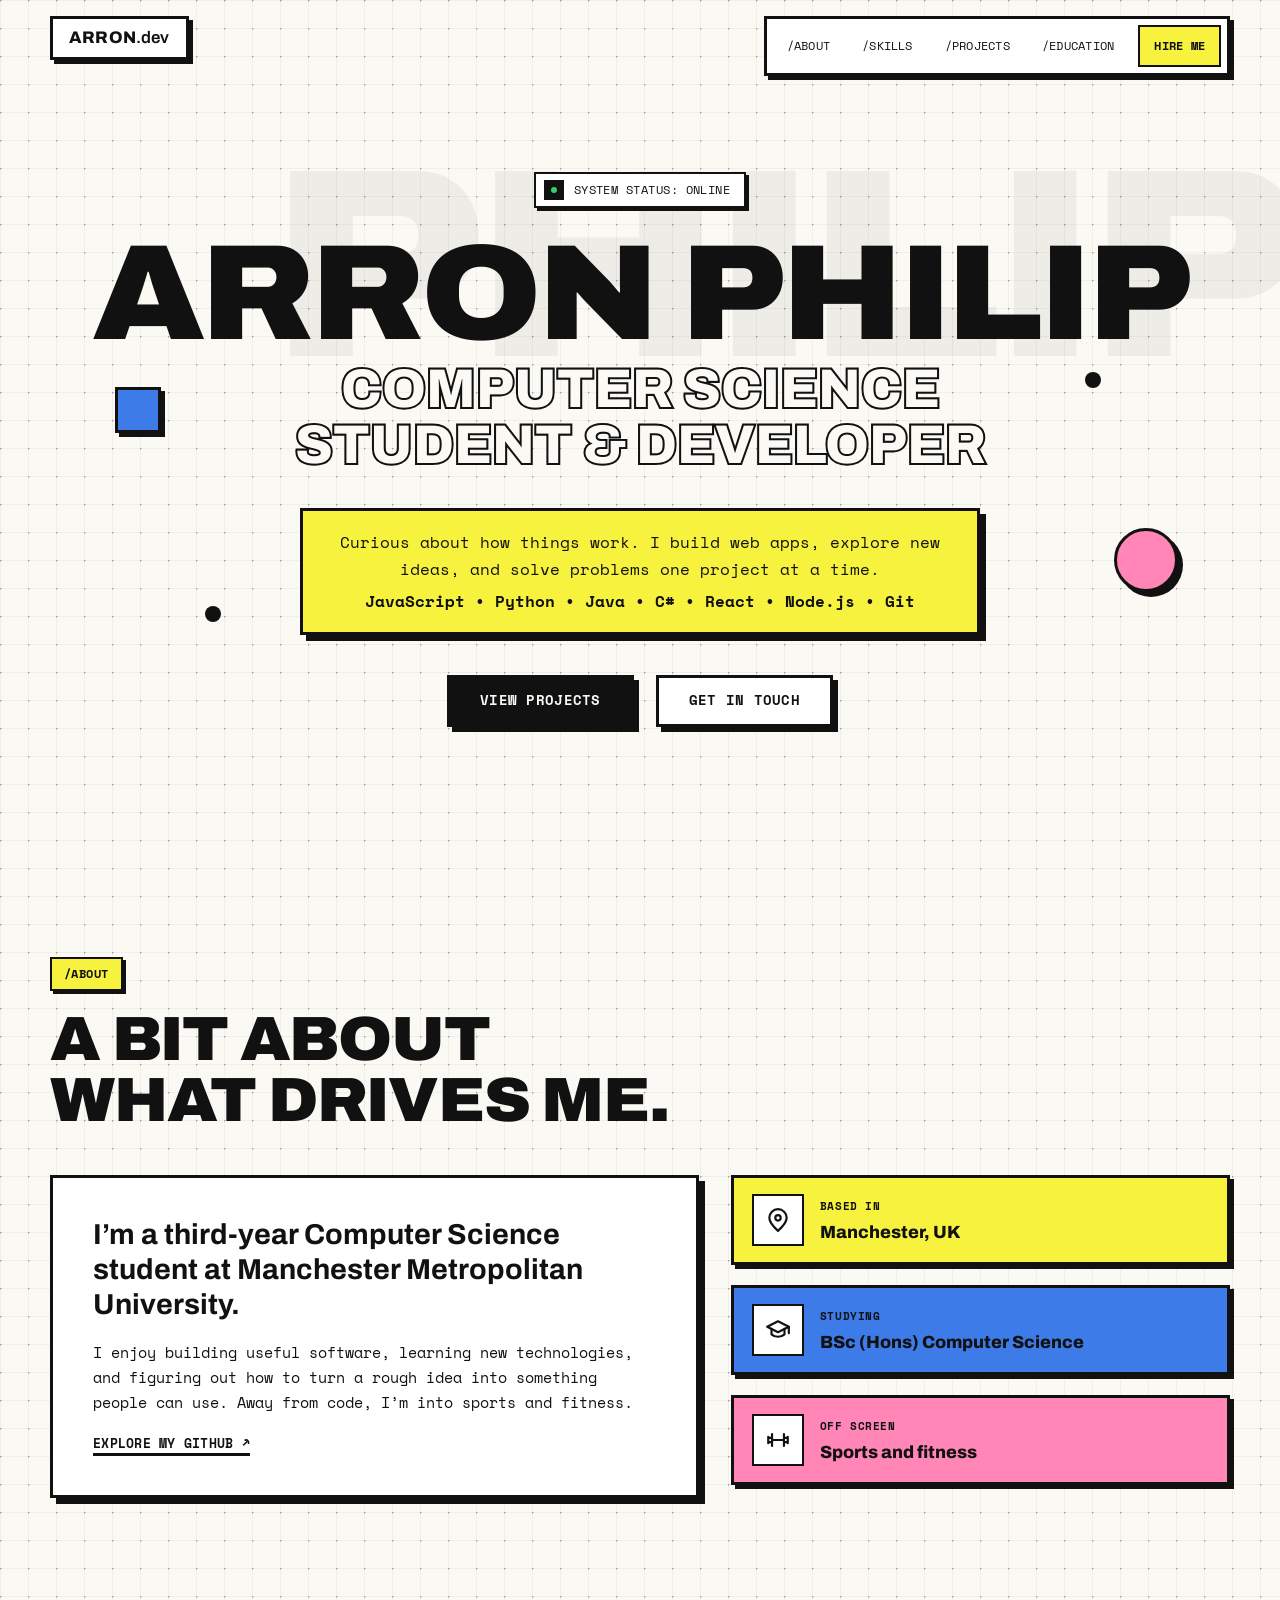
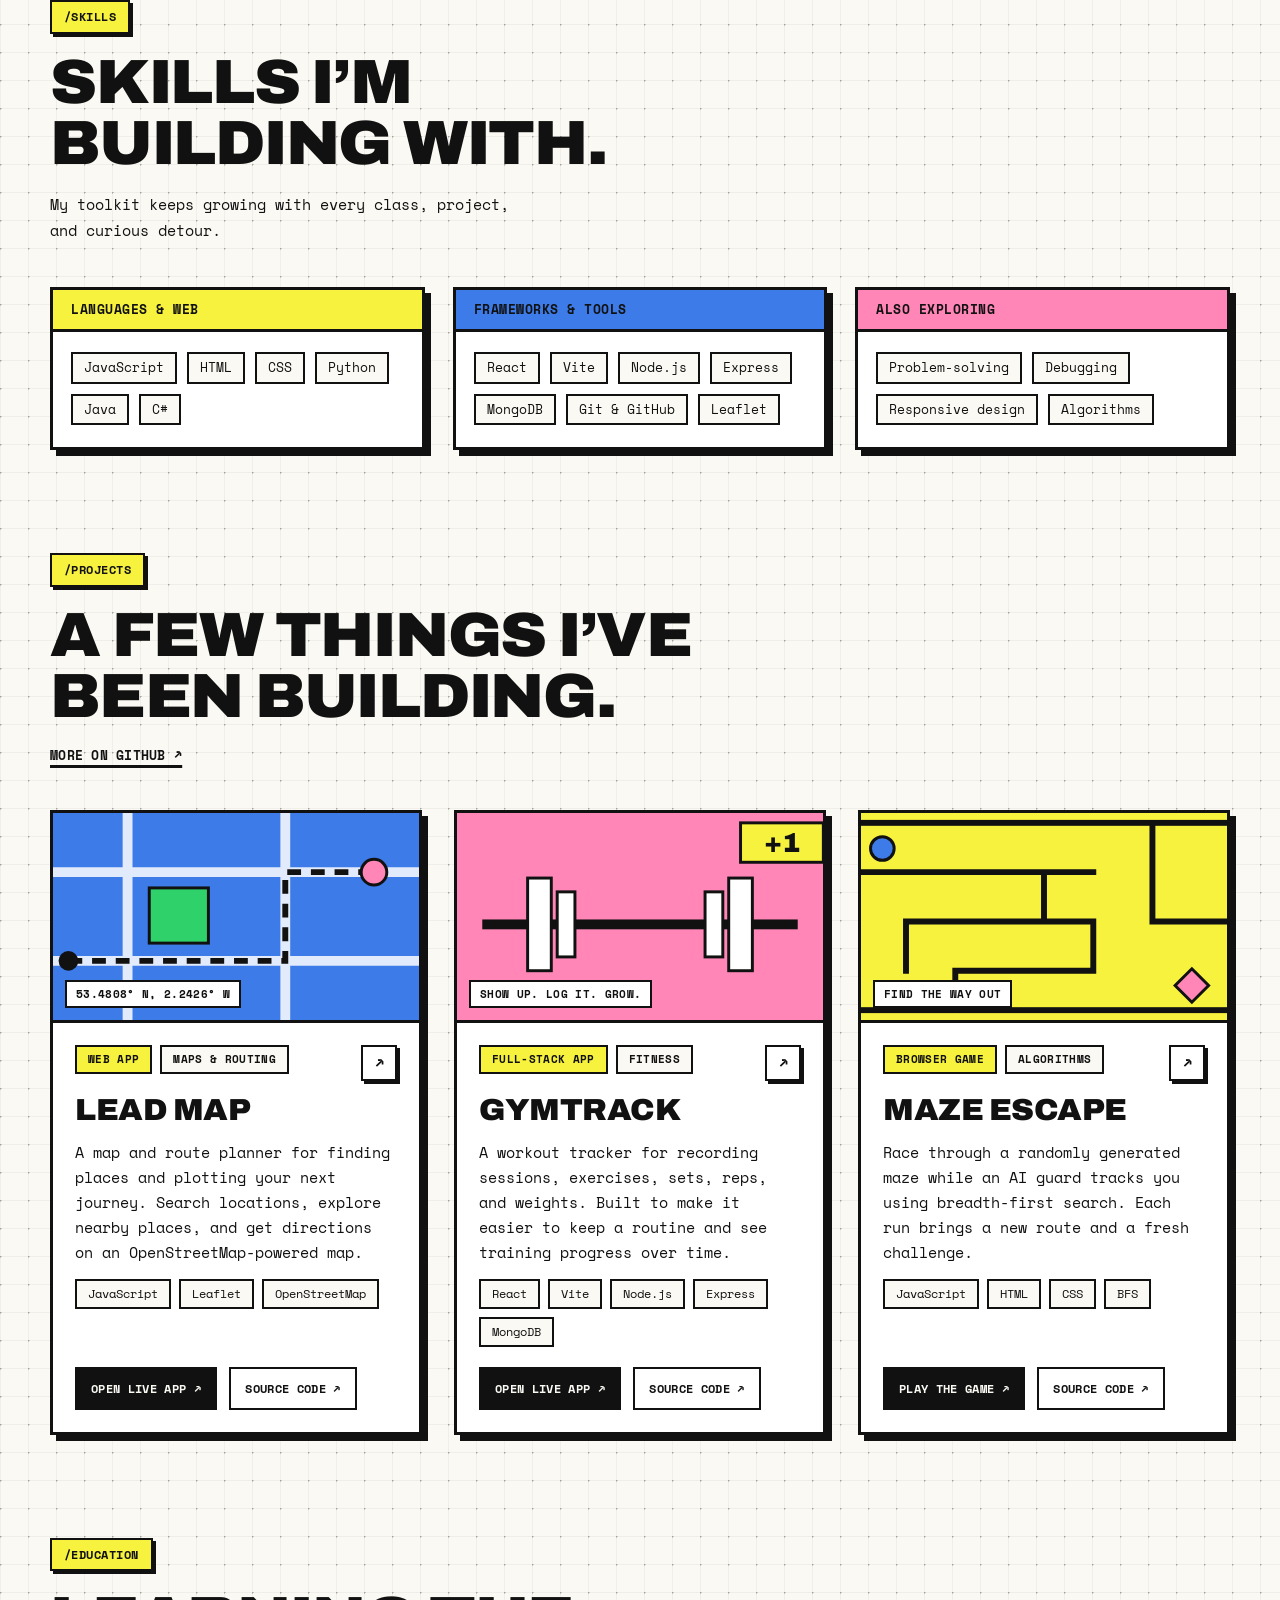
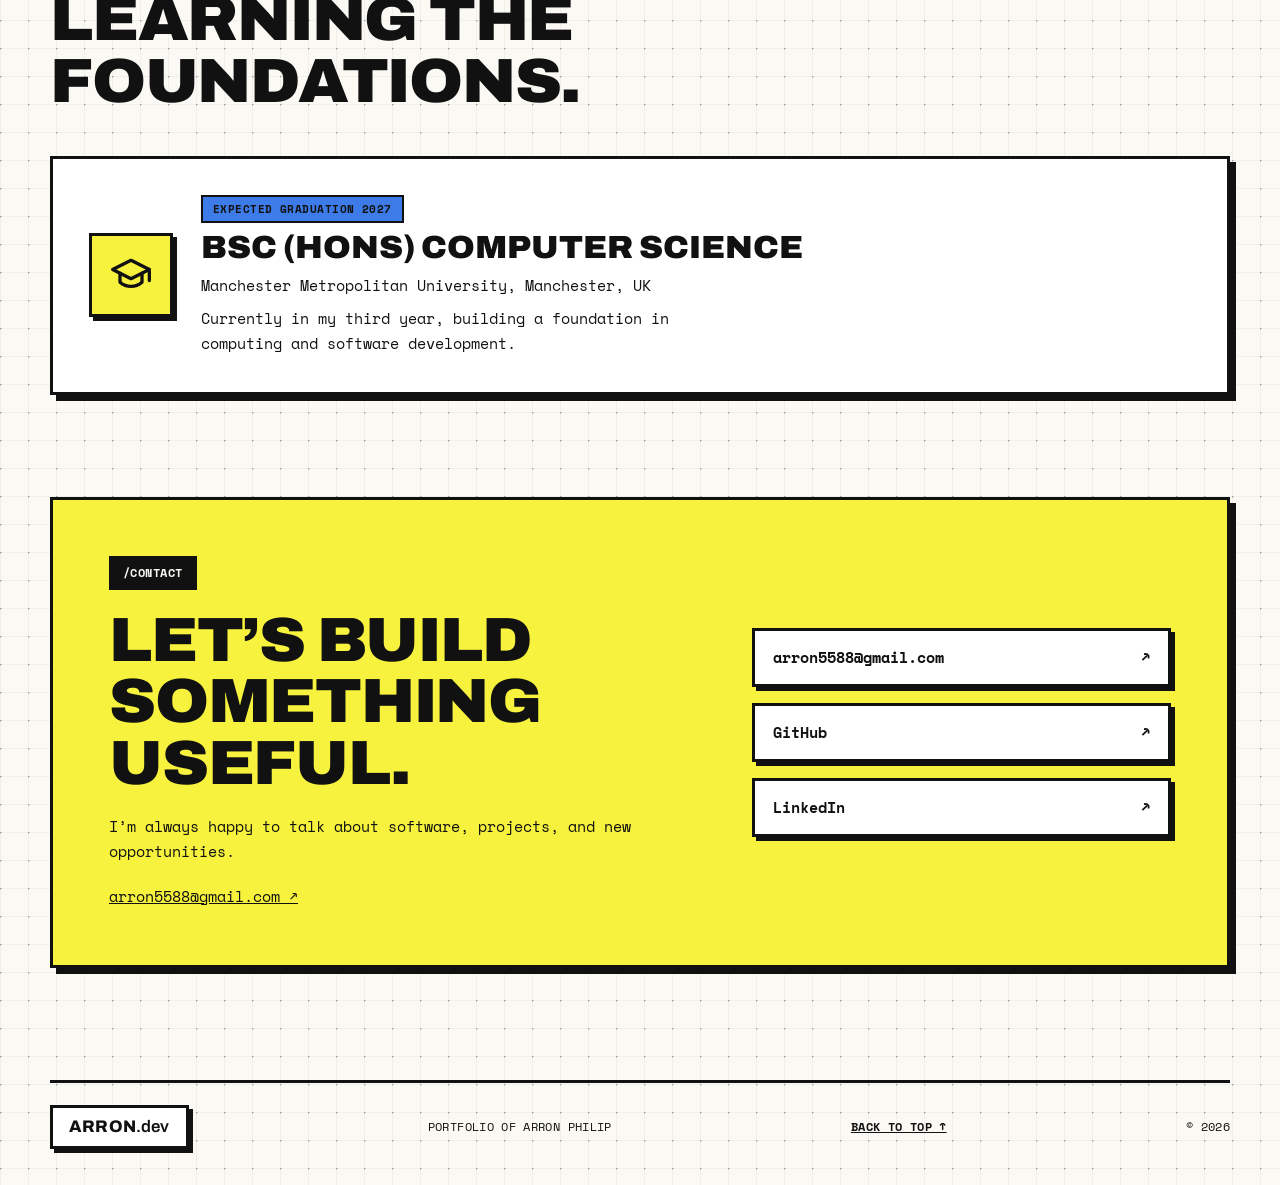
==== index.html @ 5c4caae0 "Add full portfolio website Replace the old CV page with Arron's project portfolio and GitHub Pages d" ====
<!doctype html>
<html lang="en">
  <head>
    <meta charset="UTF-8" />
    <meta name="viewport" content="width=device-width, initial-scale=1" />
    <meta name="theme-color" content="#fbf9f3" />
    <meta
      name="description"
      content="Arron Philip is a computer science student at Manchester Metropolitan University, building thoughtful web applications and interactive projects."
    />
    <meta property="og:title" content="Arron Philip — Computer Science Student & Developer" />
    <meta
      property="og:description"
      content="Explore the projects and skills of Arron Philip, a Computer Science student at Manchester Metropolitan University."
    />
    <title>Arron Philip — Computer Science Student & Developer</title>
    <link rel="icon" href="./favicon.svg" type="image/svg+xml" />
    <link rel="preconnect" href="https://fonts.googleapis.com" />
    <link rel="preconnect" href="https://fonts.gstatic.com" crossorigin />
    <link
      href="https://fonts.googleapis.com/css2?family=Archivo:wdth,wght@62..125,100..900&family=Space+Mono:wght@400;700&display=swap"
      rel="stylesheet"
    />
    <link rel="stylesheet" href="./styles.css" />
    <script src="./script.js" defer></script>
  </head>
  <body>
    <a class="skip-link" href="#main">Skip to content</a>

    <header class="site-header">
      <nav class="nav shell" aria-label="Main navigation">
        <a class="wordmark" href="#home" aria-label="Arron Philip, home">ARRON<span>.dev</span></a>
        <button
          class="menu-toggle"
          type="button"
          aria-expanded="false"
          aria-controls="nav-links"
          aria-label="Open navigation"
        >
          <span></span><span></span>
        </button>
        <div class="nav-links" id="nav-links">
          <a href="#about">About</a>
          <a href="#skills">Skills</a>
          <a href="#projects">Projects</a>
          <a href="#education">Education</a>
          <a class="nav-contact" href="#contact">Hire me</a>
        </div>
      </nav>
    </header>

    <main id="main">
      <section class="hero" id="home" aria-labelledby="hero-title">
        <span class="ghost" aria-hidden="true">PHILIP</span>
        <span class="shape shape-square" aria-hidden="true"></span>
        <span class="shape shape-dot dot-a" aria-hidden="true"></span>
        <span class="shape shape-dot dot-b" aria-hidden="true"></span>
        <span class="shape shape-circle" aria-hidden="true"></span>

        <div class="hero-inner shell">
          <p class="status"><span class="status-dot" aria-hidden="true"></span>System status: online</p>
          <h1 id="hero-title">Arron Philip</h1>
          <p class="hero-role"><span>Computer Science</span><span>Student &amp; Developer</span></p>
          <div class="hero-pitch">
            <p>
              Curious about how things work. I build web apps, explore new ideas, and solve problems
              one project at a time.
            </p>
            <p class="stack">JavaScript • Python • Java • C# • React • Node.js • Git</p>
          </div>
          <div class="hero-actions">
            <a class="button button-primary" href="#projects">View projects</a>
            <a class="button button-secondary" href="https://mail.google.com/mail/u/0/?view=cm&fs=1&to=arron5588%40gmail.com">Get in touch</a>
          </div>
        </div>
      </section>

      <section class="about section shell" id="about" aria-labelledby="about-title">
        <div class="section-heading">
          <p class="label">About</p>
          <h2 id="about-title">A bit about what drives me.</h2>
        </div>
        <div class="about-grid">
          <div class="about-copy card">
            <p class="about-lede">
              I’m a third-year Computer Science student at Manchester Metropolitan University.
            </p>
            <p>
              I enjoy building useful software, learning new technologies, and figuring out how to turn
              a rough idea into something people can use. Away from code, I’m into sports and fitness.
            </p>
            <a class="text-link" href="https://github.com/arronPhilip" target="_blank" rel="noreferrer">
              Explore my GitHub ↗
            </a>
          </div>
          <div class="about-facts">
            <div class="about-fact">
              <span class="fact-icon" aria-hidden="true"><svg viewBox="0 0 24 24"><path d="M20 10c0 5-8 12-8 12S4 15 4 10a8 8 0 1 1 16 0Z"/><circle cx="12" cy="10" r="2.5"/></svg></span>
              <span class="fact-label">Based in</span>
              <span class="fact-value">Manchester, UK</span>
            </div>
            <div class="about-fact">
              <span class="fact-icon" aria-hidden="true"><svg viewBox="0 0 24 24"><path d="m2 9 10-5 10 5-10 5L2 9Z"/><path d="M6 11v5c3.5 3 8.5 3 12 0v-5M22 9v6"/></svg></span>
              <span class="fact-label">Studying</span>
              <span class="fact-value">BSc (Hons) Computer Science</span>
            </div>
            <div class="about-fact">
              <span class="fact-icon" aria-hidden="true"><svg viewBox="0 0 24 24"><path d="M6.5 6.5v11m11-11v11M3 9v6m18-6v6M6.5 12h11M3 10h3.5m11 0H21M3 14h3.5m11 0H21"/></svg></span>
              <span class="fact-label">Off screen</span>
              <span class="fact-value">Sports and fitness</span>
            </div>
          </div>
        </div>
      </section>

      <section class="skills section shell" id="skills" aria-labelledby="skills-title">
        <div class="section-heading">
          <p class="label">Skills</p>
          <h2 id="skills-title">Skills I’m building with.</h2>
          <p class="section-note">My toolkit keeps growing with every class, project, and curious detour.</p>
        </div>
        <div class="skills-grid">
          <div class="skill-group card">
            <h3>Languages &amp; web</h3>
            <ul class="skill-chips">
              <li>JavaScript</li><li>HTML</li><li>CSS</li><li>Python</li><li>Java</li><li>C#</li>
            </ul>
          </div>
          <div class="skill-group card">
            <h3>Frameworks &amp; tools</h3>
            <ul class="skill-chips">
              <li>React</li><li>Vite</li><li>Node.js</li><li>Express</li><li>MongoDB</li>
              <li>Git &amp; GitHub</li><li>Leaflet</li>
            </ul>
          </div>
          <div class="skill-group card">
            <h3>Also exploring</h3>
            <ul class="skill-chips">
              <li>Problem-solving</li><li>Debugging</li><li>Responsive design</li><li>Algorithms</li>
            </ul>
          </div>
        </div>
      </section>

      <section class="projects section shell" id="projects" aria-labelledby="projects-title">
        <div class="section-heading">
          <p class="label">Projects</p>
          <h2 id="projects-title">A few things I’ve been building.</h2>
          <a class="text-link" href="https://github.com/arronPhilip" target="_blank" rel="noreferrer">
            More on GitHub ↗
          </a>
        </div>

        <div class="project-list">
          <article class="project-card card">
            <div class="project-art" aria-hidden="true">
              <svg viewBox="0 0 400 210" preserveAspectRatio="xMidYMid slice">
                <rect width="400" height="210" fill="#3d7be8" />
                <g stroke="#fff" stroke-width="10" fill="none" opacity=".85">
                  <path d="M-10 150H410M-10 60H410M90 -10V220M250 -10V220" />
                </g>
                <rect x="112" y="76" width="60" height="56" fill="#2fd16b" stroke="#111" stroke-width="3" />
                <path d="M30 150H250V60H340" fill="none" stroke="#111" stroke-width="6" stroke-dasharray="14 10" />
                <circle cx="30" cy="150" r="10" fill="#111" />
                <circle cx="340" cy="60" r="13" fill="#ff86b7" stroke="#111" stroke-width="3" />
              </svg>
              <span class="project-art-label">53.4808° N, 2.2426° W</span>
            </div>
            <div class="project-info">
              <div class="project-topline">
                <ul class="chip-row" aria-label="Project type">
                  <li>Web app</li><li>Maps &amp; routing</li>
                </ul>
                <a
                  class="icon-link"
                  href="https://github.com/arronPhilip/lead-map"
                  target="_blank"
                  rel="noreferrer"
                  aria-label="View Lead Map source code on GitHub"
                >↗</a>
              </div>
              <h3>Lead Map</h3>
              <p>
                A map and route planner for finding places and plotting your next journey. Search
                locations, explore nearby places, and get directions on an OpenStreetMap-powered map.
              </p>
              <ul class="tag-list" aria-label="Technologies used">
                <li>JavaScript</li><li>Leaflet</li><li>OpenStreetMap</li>
              </ul>
              <div class="project-links">
                <a class="project-link" href="https://arronPhilip.github.io/lead-map/" target="_blank" rel="noreferrer">
                  Open live app ↗
                </a>
                <a class="project-link project-link-secondary" href="https://github.com/arronPhilip/lead-map" target="_blank" rel="noreferrer">
                  Source code ↗
                </a>
              </div>
            </div>
          </article>

          <article class="project-card card">
            <div class="project-art" aria-hidden="true">
              <svg viewBox="0 0 400 210" preserveAspectRatio="xMidYMid slice">
                <rect width="400" height="210" fill="#ff86b7" />
                <rect x="40" y="108" width="320" height="10" fill="#111" />
                <g fill="#fff" stroke="#111" stroke-width="3">
                  <rect x="86" y="66" width="24" height="94" />
                  <rect x="116" y="80" width="18" height="66" />
                  <rect x="290" y="66" width="24" height="94" />
                  <rect x="266" y="80" width="18" height="66" />
                </g>
                <rect x="302" y="10" width="84" height="40" fill="#f7f23d" stroke="#111" stroke-width="3" />
                <text x="344" y="40" text-anchor="middle" font-family="Archivo, 'Arial Black', sans-serif" font-weight="900" font-size="28" fill="#111">+1</text>
              </svg>
              <span class="project-art-label">Show up. Log it. Grow.</span>
            </div>
            <div class="project-info">
              <div class="project-topline">
                <ul class="chip-row" aria-label="Project type">
                  <li>Full-stack app</li><li>Fitness</li>
                </ul>
                <a
                  class="icon-link"
                  href="https://github.com/arronPhilip/gym-tracker"
                  target="_blank"
                  rel="noreferrer"
                  aria-label="View GymTrack source code on GitHub"
                >↗</a>
              </div>
              <h3>GymTrack</h3>
              <p>
                A workout tracker for recording sessions, exercises, sets, reps, and weights.
                Built to make it easier to keep a routine and see training progress over time.
              </p>
              <ul class="tag-list" aria-label="Technologies used">
                <li>React</li><li>Vite</li><li>Node.js</li><li>Express</li><li>MongoDB</li>
              </ul>
              <div class="project-links">
                <a class="project-link" href="https://gymtrack-arron.onrender.com/" target="_blank" rel="noreferrer">
                  Open live app ↗
                </a>
                <a class="project-link project-link-secondary" href="https://github.com/arronPhilip/gym-tracker" target="_blank" rel="noreferrer">
                  Source code ↗
                </a>
              </div>
            </div>
          </article>

          <article class="project-card card">
            <div class="project-art" aria-hidden="true">
              <svg viewBox="0 0 400 210" preserveAspectRatio="xMidYMid slice">
                <rect width="400" height="210" fill="#f7f23d" />
                <rect x="10" y="10" width="380" height="190" fill="none" stroke="#111" stroke-width="6" />
                <path d="M10 60H250M310 10V110M310 110H390M60 110H250M250 110V160M110 160H250M110 160V200M60 110V160M200 60V110" fill="none" stroke="#111" stroke-width="6" stroke-linecap="square" />
                <circle cx="36" cy="36" r="12" fill="#3d7be8" stroke="#111" stroke-width="3" />
                <polygon points="350,158 367,175 350,192 333,175" fill="#ff86b7" stroke="#111" stroke-width="3" />
              </svg>
              <span class="project-art-label">Find the way out</span>
            </div>
            <div class="project-info">
              <div class="project-topline">
                <ul class="chip-row" aria-label="Project type">
                  <li>Browser game</li><li>Algorithms</li>
                </ul>
                <a
                  class="icon-link"
                  href="https://github.com/arronPhilip/Maze_Escape"
                  target="_blank"
                  rel="noreferrer"
                  aria-label="View Maze Escape source code on GitHub"
                >↗</a>
              </div>
              <h3>Maze Escape</h3>
              <p>
                Race through a randomly generated maze while an AI guard tracks you using
                breadth-first search. Each run brings a new route and a fresh challenge.
              </p>
              <ul class="tag-list" aria-label="Technologies used">
                <li>JavaScript</li><li>HTML</li><li>CSS</li><li>BFS</li>
              </ul>
              <div class="project-links">
                <a class="project-link" href="https://arronPhilip.github.io/Maze_Escape/" target="_blank" rel="noreferrer">
                  Play the game ↗
                </a>
                <a class="project-link project-link-secondary" href="https://github.com/arronPhilip/Maze_Escape" target="_blank" rel="noreferrer">
                  Source code ↗
                </a>
              </div>
            </div>
          </article>
        </div>
      </section>

      <section class="education section shell" id="education" aria-labelledby="education-title">
        <div class="section-heading">
          <p class="label">Education</p>
          <h2 id="education-title">Learning the foundations.</h2>
        </div>
        <div class="education-card card">
          <span class="education-icon" aria-hidden="true">
            <svg viewBox="0 0 24 24">
              <path d="m2 9 10-5 10 5-10 5L2 9Z" />
              <path d="M6 11v5c3.5 3 8.5 3 12 0v-5M22 9v6" />
            </svg>
          </span>
          <div class="education-body">
            <span class="card-kicker">Expected graduation 2027</span>
            <h3>BSc (Hons) Computer Science</h3>
            <p>Manchester Metropolitan University, Manchester, UK</p>
            <p class="education-detail">Currently in my third year, building a foundation in computing and software development.</p>
          </div>
        </div>
      </section>

      <section class="contact section shell" id="contact" aria-labelledby="contact-title">
        <div class="contact-card card">
          <div class="contact-content">
            <p class="label">Contact</p>
            <h2 id="contact-title">Let’s build something useful.</h2>
            <p>I’m always happy to talk about software, projects, and new opportunities.</p>

<a href="https://mail.google.com/mail/u/0/?view=cm&fs=1&to=arron5588%40gmail.com" target="_blank" rel="noopener noreferrer">
    arron5588@gmail.com <span aria-hidden="true">↗</span>
</a>

          </div>
          <div class="contact-details">


<a href="https://mail.google.com/mail/?view=cm&fs=1&to=arron5588@gmail.com">
    arron5588@gmail.com <span aria-hidden="true">↗</span>
</a>


            <a href="https://github.com/arronPhilip" target="_blank" rel="noreferrer">GitHub <span aria-hidden="true">↗</span></a>
            <a href="https://www.linkedin.com/in/arron-phlilp/" target="_blank" rel="noreferrer">LinkedIn <span aria-hidden="true">↗</span></a>
          </div>
        </div>
      </section>
    </main>

    <footer class="site-footer shell">
      <a class="wordmark" href="#home" aria-label="Back to top">ARRON<span>.dev</span></a>
      <p>Portfolio of Arron Philip</p>
      <a class="back-to-top" href="#home">Back to top ↑</a>
      <span class="footer-year">© <span id="year"></span></span>
    </footer>
  </body>
</html>
---- styles.css ----
/* ---------- Tokens ---------- */
:root {
  --ink: #111;
  --paper: #fbf9f3;
  --white: #fff;
  --yellow: #f7f23d;
  --blue: #3d7be8;
  --pink: #ff86b7;
  --green: #2fd16b;

  --border: 3px solid var(--ink);
  --shadow: 6px 6px 0 var(--ink);
  --shadow-sm: 4px 4px 0 var(--ink);

  --font-display: "Archivo", "Arial Black", Impact, sans-serif;
  --font-mono: "Space Mono", ui-monospace, "SFMono-Regular", Menlo, Consolas, monospace;
}

/* ---------- Base ---------- */
*,
*::before,
*::after {
  box-sizing: border-box;
}

html {
  scroll-behavior: smooth;
  scroll-padding-top: 100px;
}

body {
  margin: 0;
  background-color: var(--paper);
  background-image:
    linear-gradient(to right, rgba(17, 17, 17, 0.045) 1px, transparent 1px),
    linear-gradient(to bottom, rgba(17, 17, 17, 0.045) 1px, transparent 1px),
    radial-gradient(circle at 0 0, rgba(17, 17, 17, 0.3) 1.4px, transparent 1.9px);
  background-size: 28px 28px;
  color: var(--ink);
  font: 400 0.95rem/1.65 var(--font-mono);
  -webkit-font-smoothing: antialiased;
}

h1,
h2,
h3,
p,
ul {
  margin: 0;
}

ul {
  padding: 0;
  list-style: none;
}

a {
  color: inherit;
}

svg {
  display: block;
}

.shell {
  width: min(1180px, 100% - 40px);
  margin-inline: auto;
}

:focus-visible {
  outline: 3px solid var(--blue);
  outline-offset: 3px;
}

.skip-link {
  position: absolute;
  left: 16px;
  top: -80px;
  z-index: 100;
  padding: 10px 16px;
  background: var(--ink);
  color: var(--paper);
  font-weight: 700;
  text-decoration: none;
}

.skip-link:focus {
  top: 16px;
}

/* ---------- Shared pieces ---------- */
.card {
  background: var(--white);
  border: var(--border);
  box-shadow: var(--shadow);
}

.label {
  display: inline-block;
  padding: 5px 12px;
  background: var(--yellow);
  border: 2px solid var(--ink);
  box-shadow: 3px 3px 0 var(--ink);
  font-size: 0.75rem;
  font-weight: 700;
  letter-spacing: 0.04em;
  text-transform: uppercase;
}

.label::before {
  content: "/";
}

.section {
  padding: clamp(56px, 8vw, 104px) 0 0;
}

.section-heading {
  display: flex;
  flex-direction: column;
  align-items: flex-start;
  gap: 18px;
  margin-bottom: clamp(28px, 4vw, 44px);
}

.section-heading h2,
.contact-content h2 {
  max-width: 20ch;
  font: 900 clamp(2rem, 5.2vw, 3.9rem) / 0.98 var(--font-display);
  font-stretch: 105%;
  letter-spacing: -0.02em;
  text-transform: uppercase;
  text-wrap: balance;
}

.section-note {
  max-width: 52ch;
}

.text-link {
  font-weight: 700;
  text-transform: uppercase;
  font-size: 0.82rem;
  letter-spacing: 0.02em;
  text-decoration: underline;
  text-decoration-thickness: 3px;
  text-underline-offset: 5px;
}

.text-link:hover {
  background: var(--yellow);
}

.button {
  display: inline-flex;
  align-items: center;
  justify-content: center;
  padding: 16px 30px;
  border: var(--border);
  box-shadow: 5px 5px 0 var(--ink);
  font: 700 0.85rem/1 var(--font-mono);
  letter-spacing: 0.02em;
  text-transform: uppercase;
  text-decoration: none;
  transition: transform 0.12s ease, box-shadow 0.12s ease;
}

.button:hover {
  transform: translate(-3px, -3px);
  box-shadow: 8px 8px 0 var(--ink);
}

.button:active {
  transform: translate(3px, 3px);
  box-shadow: 2px 2px 0 var(--ink);
}

.button-primary {
  background: var(--ink);
  color: var(--paper);
}

.button-secondary {
  background: var(--white);
  color: var(--ink);
}

/* ---------- Header ---------- */
.site-header {
  position: sticky;
  top: 0;
  z-index: 50;
  padding-top: 16px;
  pointer-events: none;
}

.nav {
  position: relative;
  display: flex;
  align-items: flex-start;
  justify-content: space-between;
  gap: 16px;
}

.nav > * {
  pointer-events: auto;
}

.wordmark {
  display: inline-block;
  padding: 9px 16px;
  background: var(--white);
  border: var(--border);
  box-shadow: var(--shadow-sm);
  font: 800 1.05rem/1.2 var(--font-display);
  letter-spacing: 0.01em;
  text-decoration: none;
}

.wordmark span {
  font-weight: 600;
  text-transform: lowercase;
}

.nav-links {
  display: flex;
  align-items: center;
  gap: 4px;
  padding: 6px;
  background: var(--white);
  border: var(--border);
  box-shadow: var(--shadow-sm);
}

.nav-links a {
  padding: 9px 14px;
  font-size: 0.75rem;
  font-weight: 400;
  letter-spacing: 0.02em;
  text-transform: uppercase;
  text-decoration: none;
}

.nav-links a::before {
  content: "/";
}

.nav-links a:hover {
  background: var(--yellow);
}

.nav-links .nav-contact {
  margin-left: 6px;
  background: var(--yellow);
  border: 2px solid var(--ink);
  font-weight: 700;
}

.nav-links .nav-contact::before {
  content: none;
}

.nav-links .nav-contact:hover {
  background: var(--ink);
  color: var(--yellow);
}

.menu-toggle {
  display: none;
  width: 52px;
  height: 52px;
  padding: 0;
  flex-direction: column;
  align-items: center;
  justify-content: center;
  gap: 6px;
  background: var(--white);
  border: var(--border);
  box-shadow: var(--shadow-sm);
  cursor: pointer;
}

.menu-toggle span {
  display: block;
  width: 22px;
  height: 3px;
  background: var(--ink);
  transition: transform 0.15s ease;
}

.menu-toggle[aria-expanded="true"] span:first-child {
  transform: translateY(4.5px) rotate(45deg);
}

.menu-toggle[aria-expanded="true"] span:last-child {
  transform: translateY(-4.5px) rotate(-45deg);
}

/* ---------- Hero ---------- */
.hero {
  position: relative;
  overflow: hidden;
  padding: clamp(48px, 8vw, 96px) 0 clamp(72px, 10vw, 128px);
  text-align: center;
}

.ghost {
  position: absolute;
  top: 56px;
  right: -1vw;
  font: 900 clamp(6rem, 21vw, 17rem) / 1 var(--font-display);
  font-stretch: 112%;
  letter-spacing: -0.03em;
  white-space: nowrap;
  color: rgba(17, 17, 17, 0.05);
  pointer-events: none;
  user-select: none;
}

.hero-inner {
  position: relative;
  z-index: 2;
  display: flex;
  flex-direction: column;
  align-items: center;
}

.status {
  display: inline-flex;
  align-items: center;
  gap: 10px;
  padding: 6px 14px 6px 8px;
  background: var(--white);
  border: 2px solid var(--ink);
  box-shadow: 3px 3px 0 var(--ink);
  font-size: 0.72rem;
  letter-spacing: 0.04em;
  text-transform: uppercase;
}

.status-dot {
  position: relative;
  width: 20px;
  height: 20px;
  background: var(--ink);
}

.status-dot::after {
  content: "";
  position: absolute;
  inset: 7px;
  border-radius: 50%;
  background: var(--green);
}

.hero h1 {
  margin-top: 26px;
  font: 900 clamp(2.9rem, 10.6vw, 8.6rem) / 0.88 var(--font-display);
  font-stretch: 108%;
  letter-spacing: -0.025em;
  text-transform: uppercase;
}

.hero-role {
  display: flex;
  flex-direction: column;
  margin-top: 8px;
  font: 800 clamp(1.35rem, 5vw, 3.4rem) / 1.02 var(--font-display);
  letter-spacing: 0;
  text-transform: uppercase;
  color: var(--paper);
  -webkit-text-stroke: max(3px, 0.075em) var(--ink);
  paint-order: stroke fill;
}

.hero-pitch {
  width: min(680px, 100%);
  margin-top: 36px;
  padding: 18px 26px;
  background: var(--yellow);
  border: var(--border);
  box-shadow: var(--shadow);
  font-size: clamp(0.88rem, 2vw, 1rem);
}

.hero-pitch .stack {
  margin-top: 6px;
  font-weight: 700;
}

.hero-actions {
  display: flex;
  flex-wrap: wrap;
  justify-content: center;
  gap: 22px;
  margin-top: 40px;
}

/* floating shapes */
.shape {
  position: absolute;
  z-index: 1;
  animation: pop 0.5s cubic-bezier(0.3, 1.6, 0.5, 1) both;
}

.shape-square {
  left: 9%;
  top: 40%;
  width: 46px;
  height: 46px;
  background: var(--blue);
  border: var(--border);
  box-shadow: var(--shadow-sm);
  animation-delay: 0.15s;
}

.shape-circle {
  right: 8%;
  top: 58%;
  width: 64px;
  height: 64px;
  background: var(--pink);
  border: var(--border);
  border-radius: 50%;
  box-shadow: 5px 5px 0 var(--ink);
  animation-delay: 0.3s;
}

.shape-dot {
  width: 16px;
  height: 16px;
  background: var(--ink);
  border-radius: 50%;
}

.dot-a {
  right: 14%;
  top: 38%;
  animation-delay: 0.45s;
}

.dot-b {
  left: 16%;
  top: 68%;
  animation-delay: 0.6s;
}

@keyframes pop {
  from {
    transform: scale(0) rotate(-25deg);
  }
  to {
    transform: none;
  }
}

/* ---------- About ---------- */
.about-grid {
  display: grid;
  grid-template-columns: 1.3fr 1fr;
  gap: 32px;
  align-items: start;
}

.about-copy {
  display: flex;
  flex-direction: column;
  align-items: flex-start;
  gap: 18px;
  padding: clamp(24px, 3.5vw, 40px);
}

.about-lede {
  font: 700 clamp(1.3rem, 2.4vw, 1.8rem) / 1.2 var(--font-display);
}

.about-facts {
  display: grid;
  gap: 20px;
}

.about-fact {
  display: grid;
  grid-template-columns: 52px 1fr;
  column-gap: 16px;
  align-items: center;
  padding: 16px 18px;
  border: var(--border);
  box-shadow: var(--shadow-sm);
}

.about-fact:nth-child(1) {
  background: var(--yellow);
}

.about-fact:nth-child(2) {
  background: var(--blue);
}

.about-fact:nth-child(3) {
  background: var(--pink);
}

.fact-icon {
  grid-row: span 2;
  display: grid;
  place-items: center;
  width: 52px;
  height: 52px;
  background: var(--white);
  border: 2px solid var(--ink);
}

.fact-icon svg {
  width: 26px;
  height: 26px;
  fill: none;
  stroke: var(--ink);
  stroke-width: 2;
  stroke-linecap: round;
  stroke-linejoin: round;
}

.fact-label {
  font-size: 0.7rem;
  font-weight: 700;
  letter-spacing: 0.05em;
  text-transform: uppercase;
}

.fact-value {
  font: 800 1.1rem/1.25 var(--font-display);
}

/* ---------- Skills ---------- */
.skills-grid {
  display: grid;
  grid-template-columns: repeat(3, 1fr);
  gap: 28px;
}

.skill-group h3 {
  padding: 12px 18px;
  border-bottom: var(--border);
  font: 700 0.8rem/1.2 var(--font-mono);
  letter-spacing: 0.04em;
  text-transform: uppercase;
}

.skill-group:nth-child(1) h3 {
  background: var(--yellow);
}

.skill-group:nth-child(2) h3 {
  background: var(--blue);
}

.skill-group:nth-child(3) h3 {
  background: var(--pink);
}

.skill-chips {
  display: flex;
  flex-wrap: wrap;
  gap: 10px;
  padding: 20px 18px 22px;
}

.skill-chips li,
.tag-list li,
.chip-row li {
  padding: 4px 11px;
  background: var(--paper);
  border: 2px solid var(--ink);
  font-size: 0.82rem;
  line-height: 1.5;
}

/* ---------- Projects ---------- */
.project-list {
  display: grid;
  grid-template-columns: repeat(auto-fit, minmax(300px, 1fr));
  gap: 32px;
}

.project-card {
  display: flex;
  flex-direction: column;
}

.project-art {
  position: relative;
  height: 210px;
  overflow: hidden;
  border-bottom: var(--border);
}

.project-art svg {
  width: 100%;
  height: 100%;
}

.project-art-label {
  position: absolute;
  left: 12px;
  bottom: 12px;
  padding: 3px 9px;
  background: var(--white);
  border: 2px solid var(--ink);
  font-size: 0.7rem;
  font-weight: 700;
  letter-spacing: 0.03em;
  text-transform: uppercase;
}

.project-info {
  display: flex;
  flex: 1;
  flex-direction: column;
  gap: 14px;
  padding: 22px;
}

.project-topline {
  display: flex;
  align-items: flex-start;
  justify-content: space-between;
  gap: 12px;
}

.chip-row {
  display: flex;
  flex-wrap: wrap;
  gap: 8px;
}

.chip-row li {
  font-size: 0.7rem;
  font-weight: 700;
  letter-spacing: 0.03em;
  text-transform: uppercase;
}

.chip-row li:first-child {
  background: var(--yellow);
}

.icon-link {
  display: grid;
  flex: none;
  place-items: center;
  width: 36px;
  height: 36px;
  background: var(--white);
  border: 2px solid var(--ink);
  box-shadow: 3px 3px 0 var(--ink);
  font-weight: 700;
  text-decoration: none;
  transition: transform 0.12s ease, box-shadow 0.12s ease;
}

.icon-link:hover {
  background: var(--yellow);
  transform: translate(-2px, -2px);
  box-shadow: 5px 5px 0 var(--ink);
}

.project-info h3 {
  font: 900 1.9rem / 1 var(--font-display);
  font-stretch: 105%;
  letter-spacing: -0.015em;
  text-transform: uppercase;
}

.tag-list {
  display: flex;
  flex-wrap: wrap;
  gap: 8px;
}

.tag-list li {
  font-size: 0.75rem;
}

.project-links {
  display: flex;
  flex-wrap: wrap;
  gap: 12px;
  margin-top: auto;
  padding-top: 6px;
}

.project-link {
  padding: 10px 14px;
  background: var(--ink);
  border: 2px solid var(--ink);
  color: var(--paper);
  font-size: 0.72rem;
  font-weight: 700;
  letter-spacing: 0.03em;
  text-transform: uppercase;
  text-decoration: none;
  transition: transform 0.12s ease, box-shadow 0.12s ease;
}

.project-link-secondary {
  background: var(--white);
  color: var(--ink);
}

.project-link:hover {
  transform: translate(-2px, -2px);
  box-shadow: 4px 4px 0 var(--ink);
}

.project-link-secondary:hover {
  background: var(--yellow);
}

/* ---------- Education ---------- */
.education-card {
  display: flex;
  align-items: center;
  gap: 28px;
  padding: clamp(22px, 3.5vw, 36px);
}

.education-icon {
  display: grid;
  flex: none;
  place-items: center;
  width: 84px;
  height: 84px;
  background: var(--yellow);
  border: var(--border);
  box-shadow: var(--shadow-sm);
}

.education-icon svg {
  width: 44px;
  height: 44px;
  fill: none;
  stroke: var(--ink);
  stroke-width: 1.8;
  stroke-linecap: round;
  stroke-linejoin: round;
}

.education-body {
  display: flex;
  flex-direction: column;
  align-items: flex-start;
  gap: 8px;
}

.card-kicker {
  padding: 3px 10px;
  background: var(--blue);
  border: 2px solid var(--ink);
  font-size: 0.7rem;
  font-weight: 700;
  letter-spacing: 0.04em;
  text-transform: uppercase;
}

.education-body h3 {
  font: 900 clamp(1.4rem, 3vw, 2rem) / 1.05 var(--font-display);
  font-stretch: 105%;
  text-transform: uppercase;
}

.education-detail {
  max-width: 60ch;
}

/* ---------- Contact ---------- */
.contact-card {
  display: grid;
  grid-template-columns: 1.4fr 1fr;
  gap: clamp(28px, 5vw, 56px);
  align-items: center;
  padding: clamp(26px, 5vw, 56px);
  background: var(--yellow);
}

.contact-content {
  display: flex;
  flex-direction: column;
  align-items: flex-start;
  gap: 20px;
}

.contact-content .label {
  background: var(--ink);
  color: var(--paper);
  box-shadow: none;
}

.contact-content .button {
  margin-top: 8px;
}

.contact-details {
  display: grid;
  gap: 16px;
}

.contact-details a {
  display: flex;
  align-items: center;
  justify-content: space-between;
  gap: 12px;
  padding: 14px 18px;
  background: var(--white);
  border: var(--border);
  box-shadow: var(--shadow-sm);
  font-weight: 700;
  overflow-wrap: anywhere;
  text-decoration: none;
  transition: transform 0.12s ease, box-shadow 0.12s ease;
}

.contact-details a:hover {
  transform: translate(-3px, -3px);
  box-shadow: 7px 7px 0 var(--ink);
}

/* ---------- Footer ---------- */
.site-footer {
  display: flex;
  flex-wrap: wrap;
  align-items: center;
  justify-content: space-between;
  gap: 14px 28px;
  margin-top: clamp(64px, 9vw, 112px);
  padding: 22px 0 36px;
  border-top: var(--border);
  font-size: 0.75rem;
  letter-spacing: 0.03em;
  text-transform: uppercase;
}

.back-to-top {
  font-weight: 700;
}

.back-to-top:hover {
  background: var(--yellow);
}

/* ---------- Responsive ---------- */
@media (max-width: 1000px) {
  .skills-grid {
    grid-template-columns: 1fr;
  }

  .about-grid,
  .contact-card {
    grid-template-columns: 1fr;
  }
}

@media (max-width: 860px) {
  .menu-toggle {
    display: flex;
  }

  .nav-links {
    position: absolute;
    top: calc(100% + 10px);
    right: 0;
    display: none;
    flex-direction: column;
    align-items: stretch;
    width: min(280px, 100%);
    pointer-events: auto;
  }

  .nav-links.is-open {
    display: flex;
  }

  .nav-links a {
    padding: 12px 14px;
  }

  .nav-links .nav-contact {
    margin: 6px 0 0;
    text-align: center;
  }
}

@media (max-width: 760px) {
  .dot-a,
  .dot-b {
    display: none;
  }

  .shape-square {
    left: 5%;
    top: auto;
    bottom: 28px;
    width: 34px;
    height: 34px;
  }

  .shape-circle {
    right: 5%;
    top: auto;
    bottom: 28px;
    width: 46px;
    height: 46px;
  }

  .hero-actions {
    flex-direction: column;
    align-items: stretch;
    width: min(320px, 100%);
  }

  .education-card {
    flex-direction: column;
    align-items: flex-start;
  }
}

@media (prefers-reduced-motion: reduce) {
  html {
    scroll-behavior: auto;
  }

  .shape {
    animation: none;
  }

  .button,
  .icon-link,
  .project-link,
  .contact-details a,
  .menu-toggle span {
    transition: none;
  }
}
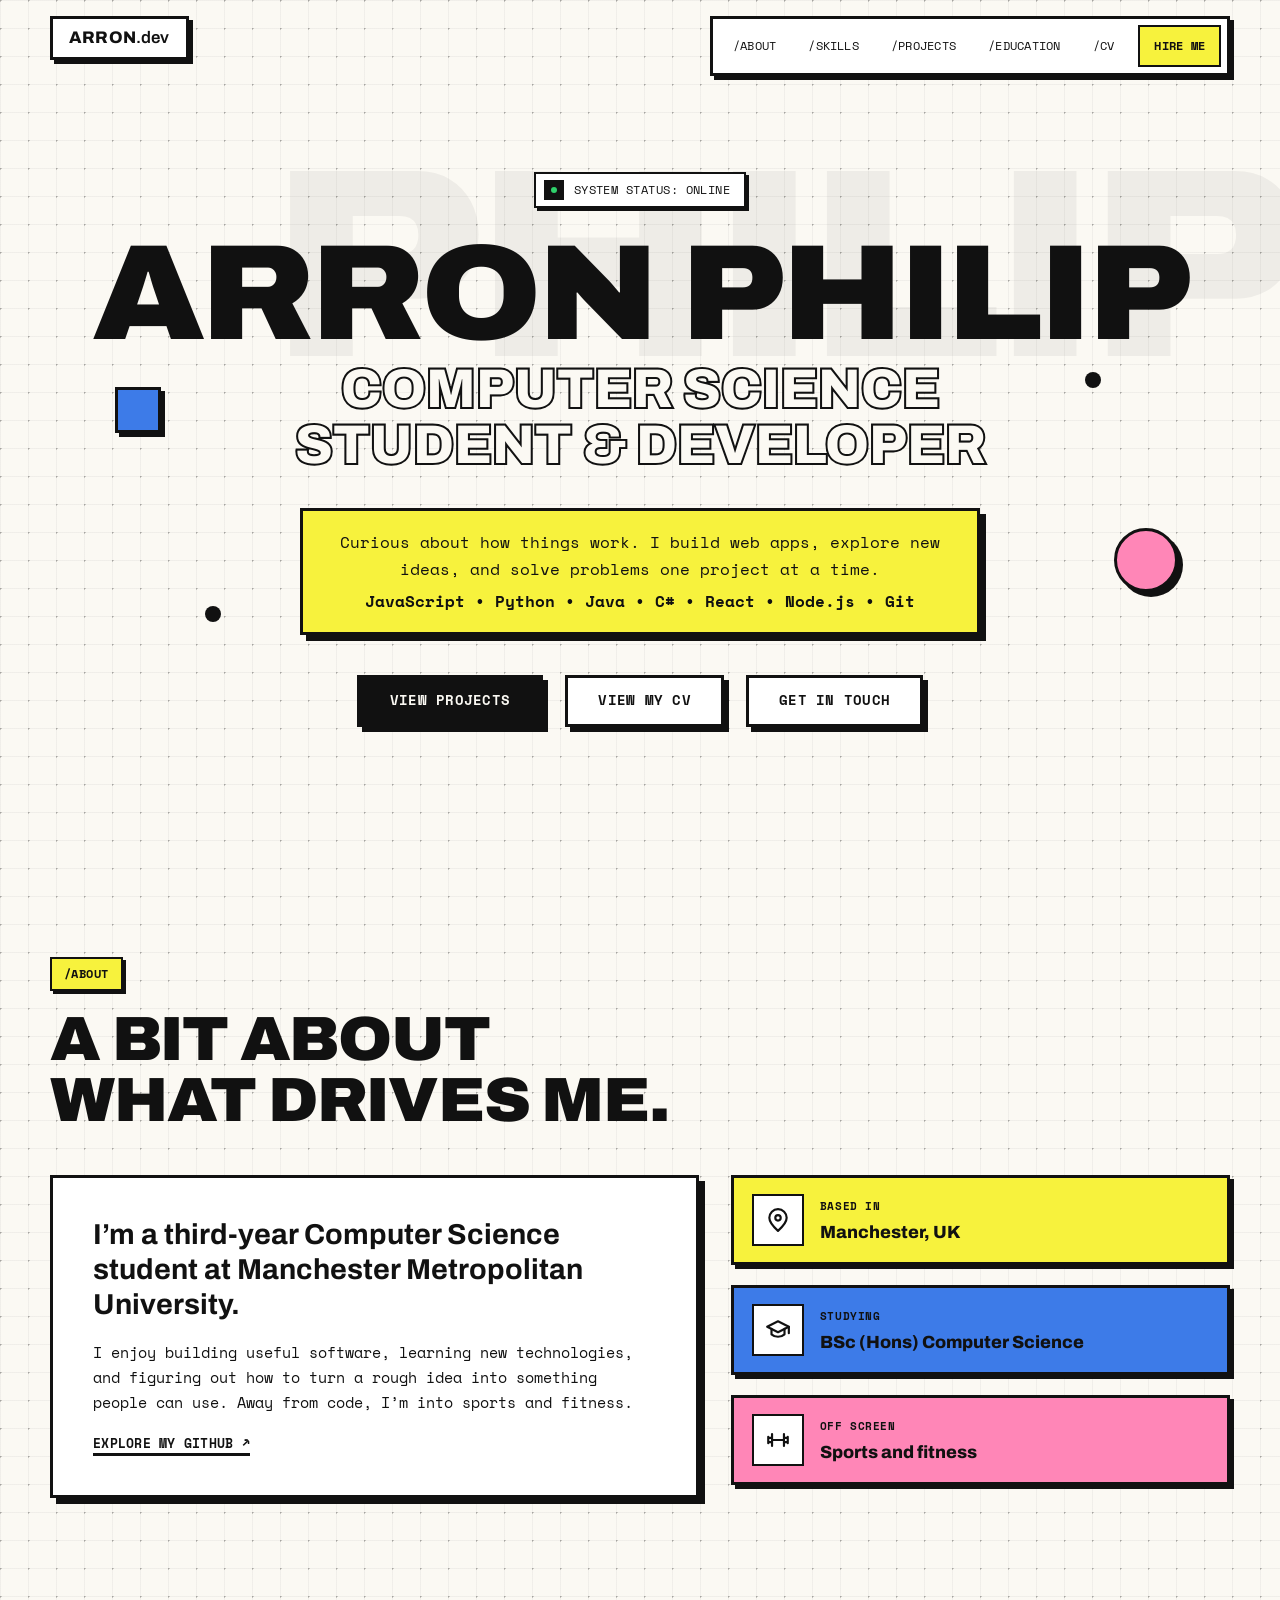
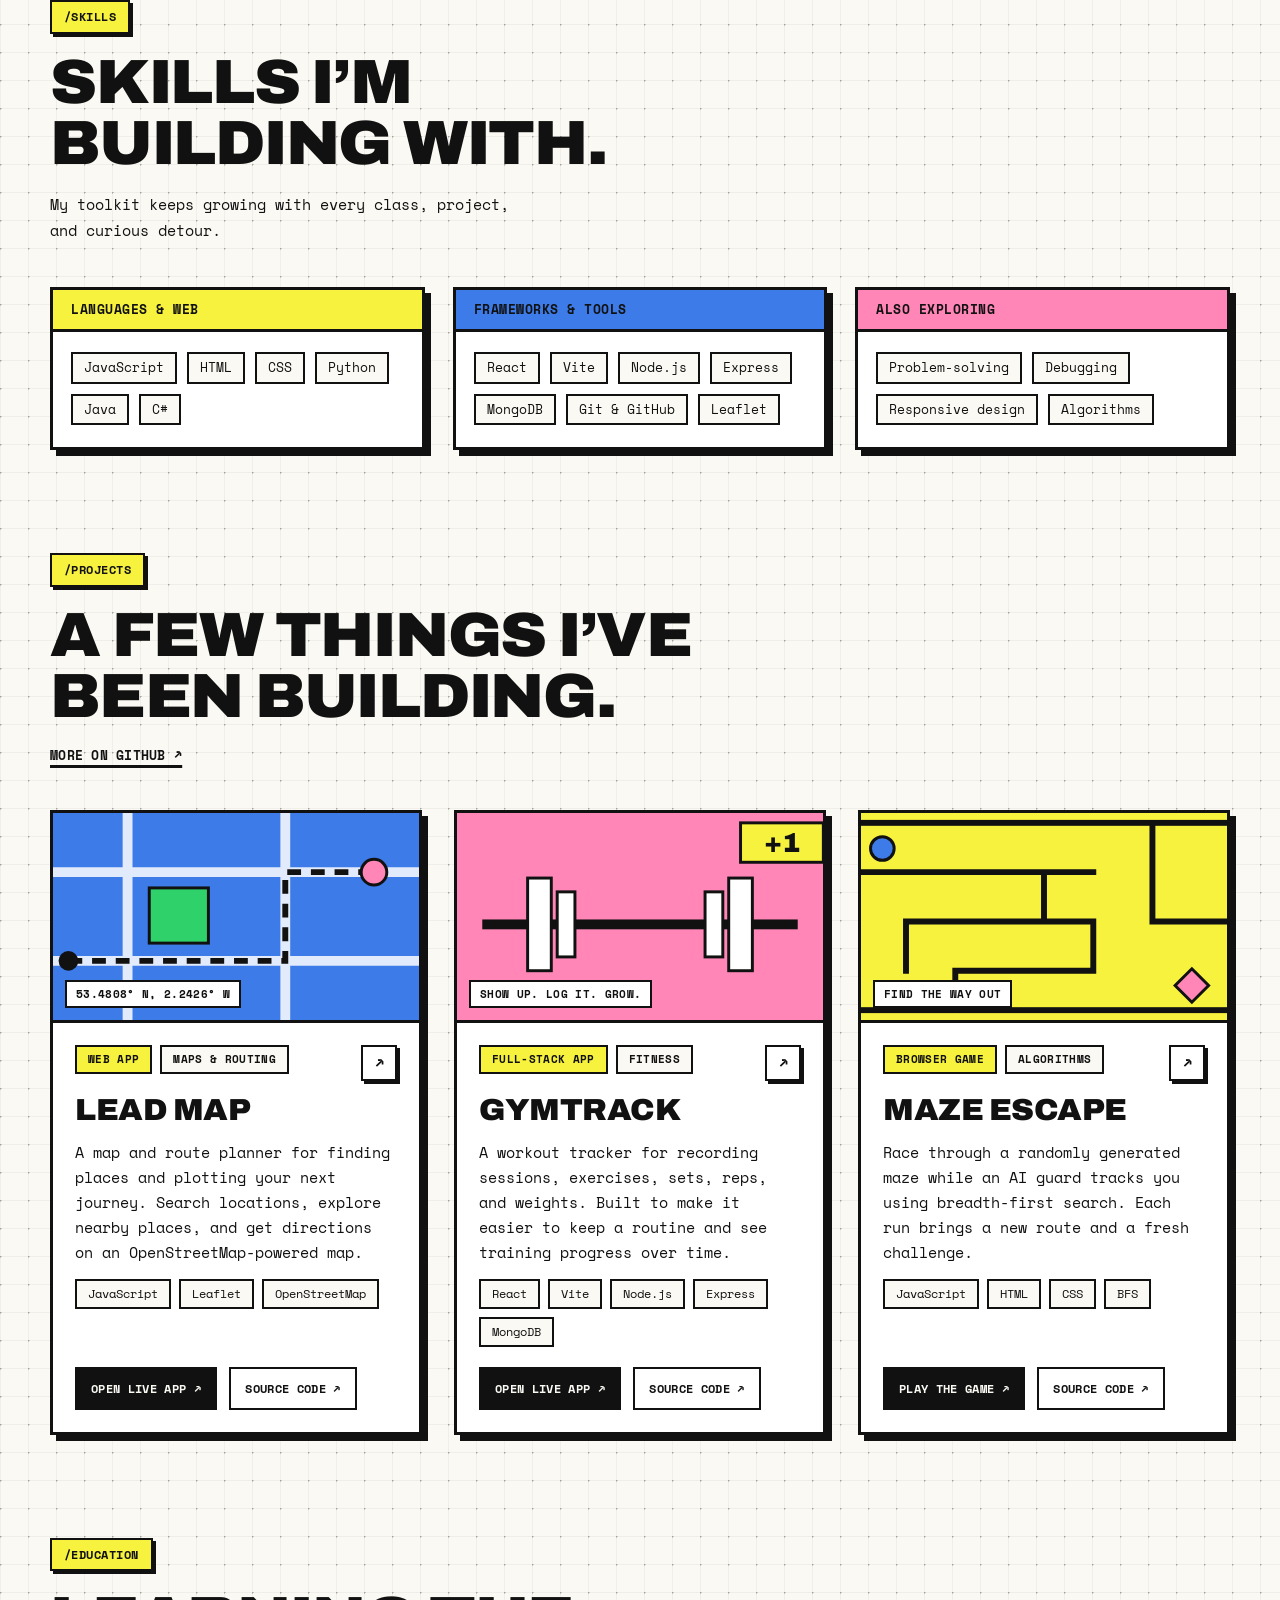
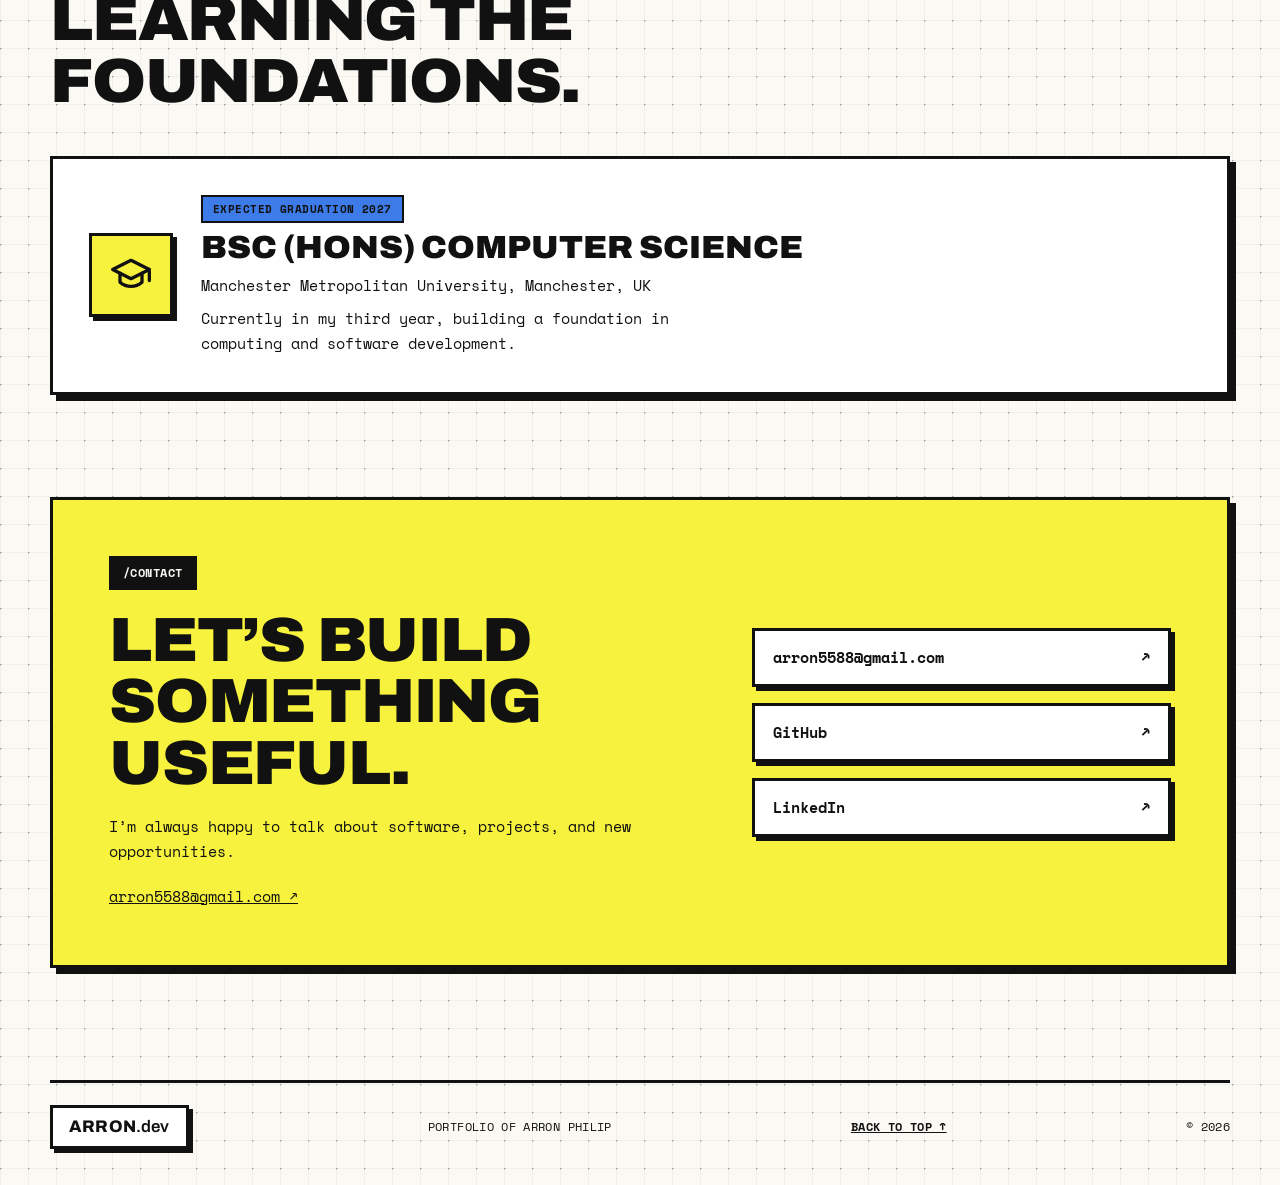
==== commit d5202e93: "Add printable CV to portfolio Include Arron's education, projects, technical skills, and part-time e" ====
--- a/index.html
+++ b/index.html
@@ -44,6 +44,7 @@
           <a href="#skills">Skills</a>
           <a href="#projects">Projects</a>
           <a href="#education">Education</a>
+          <a href="./cv.html">CV</a>
           <a class="nav-contact" href="#contact">Hire me</a>
         </div>
       </nav>
@@ -70,7 +71,8 @@
           </div>
           <div class="hero-actions">
             <a class="button button-primary" href="#projects">View projects</a>
-            <a class="button button-secondary" href="https://mail.google.com/mail/u/0/?view=cm&fs=1&to=arron5588%40gmail.com">Get in touch</a>
+            <a class="button button-secondary" href="./cv.html">View my CV</a>
+            <a class="button button-secondary" href="mailto:arron5588@gmail.com">Get in touch</a>
           </div>
         </div>
       </section>
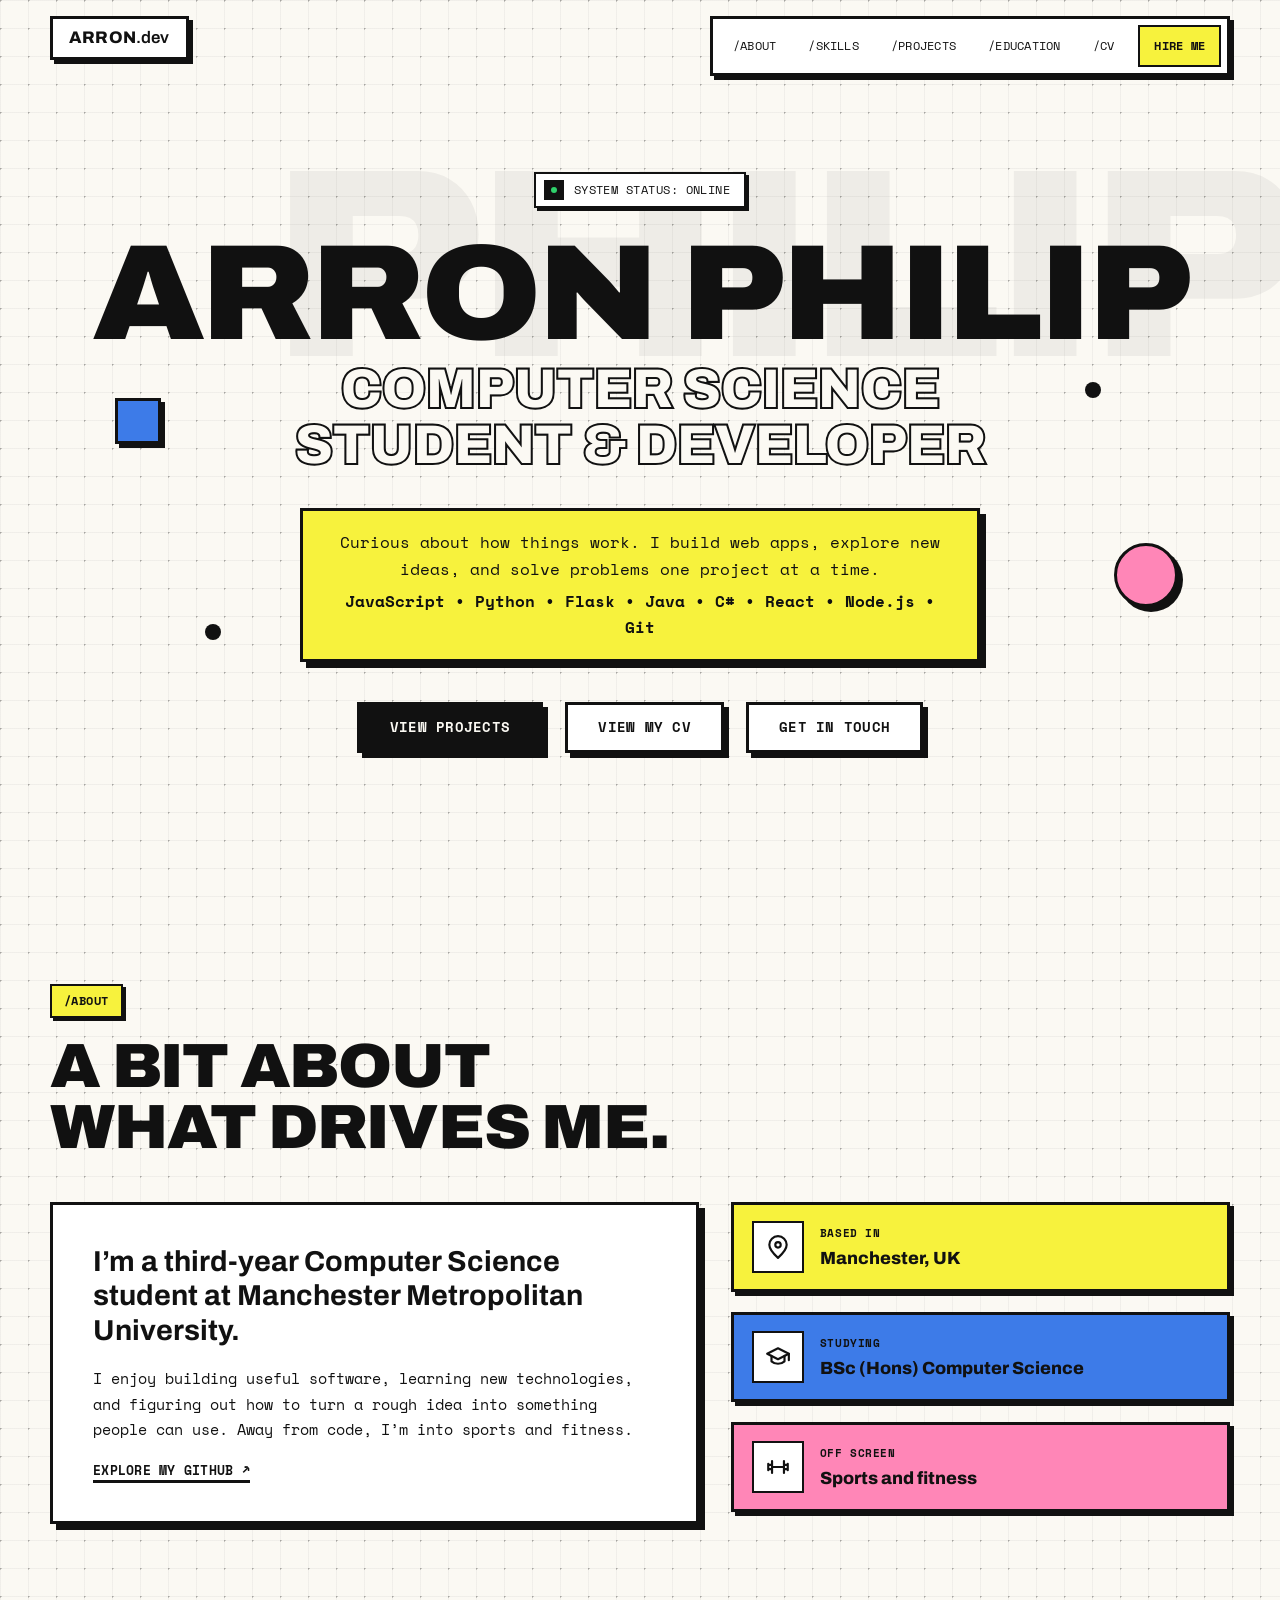
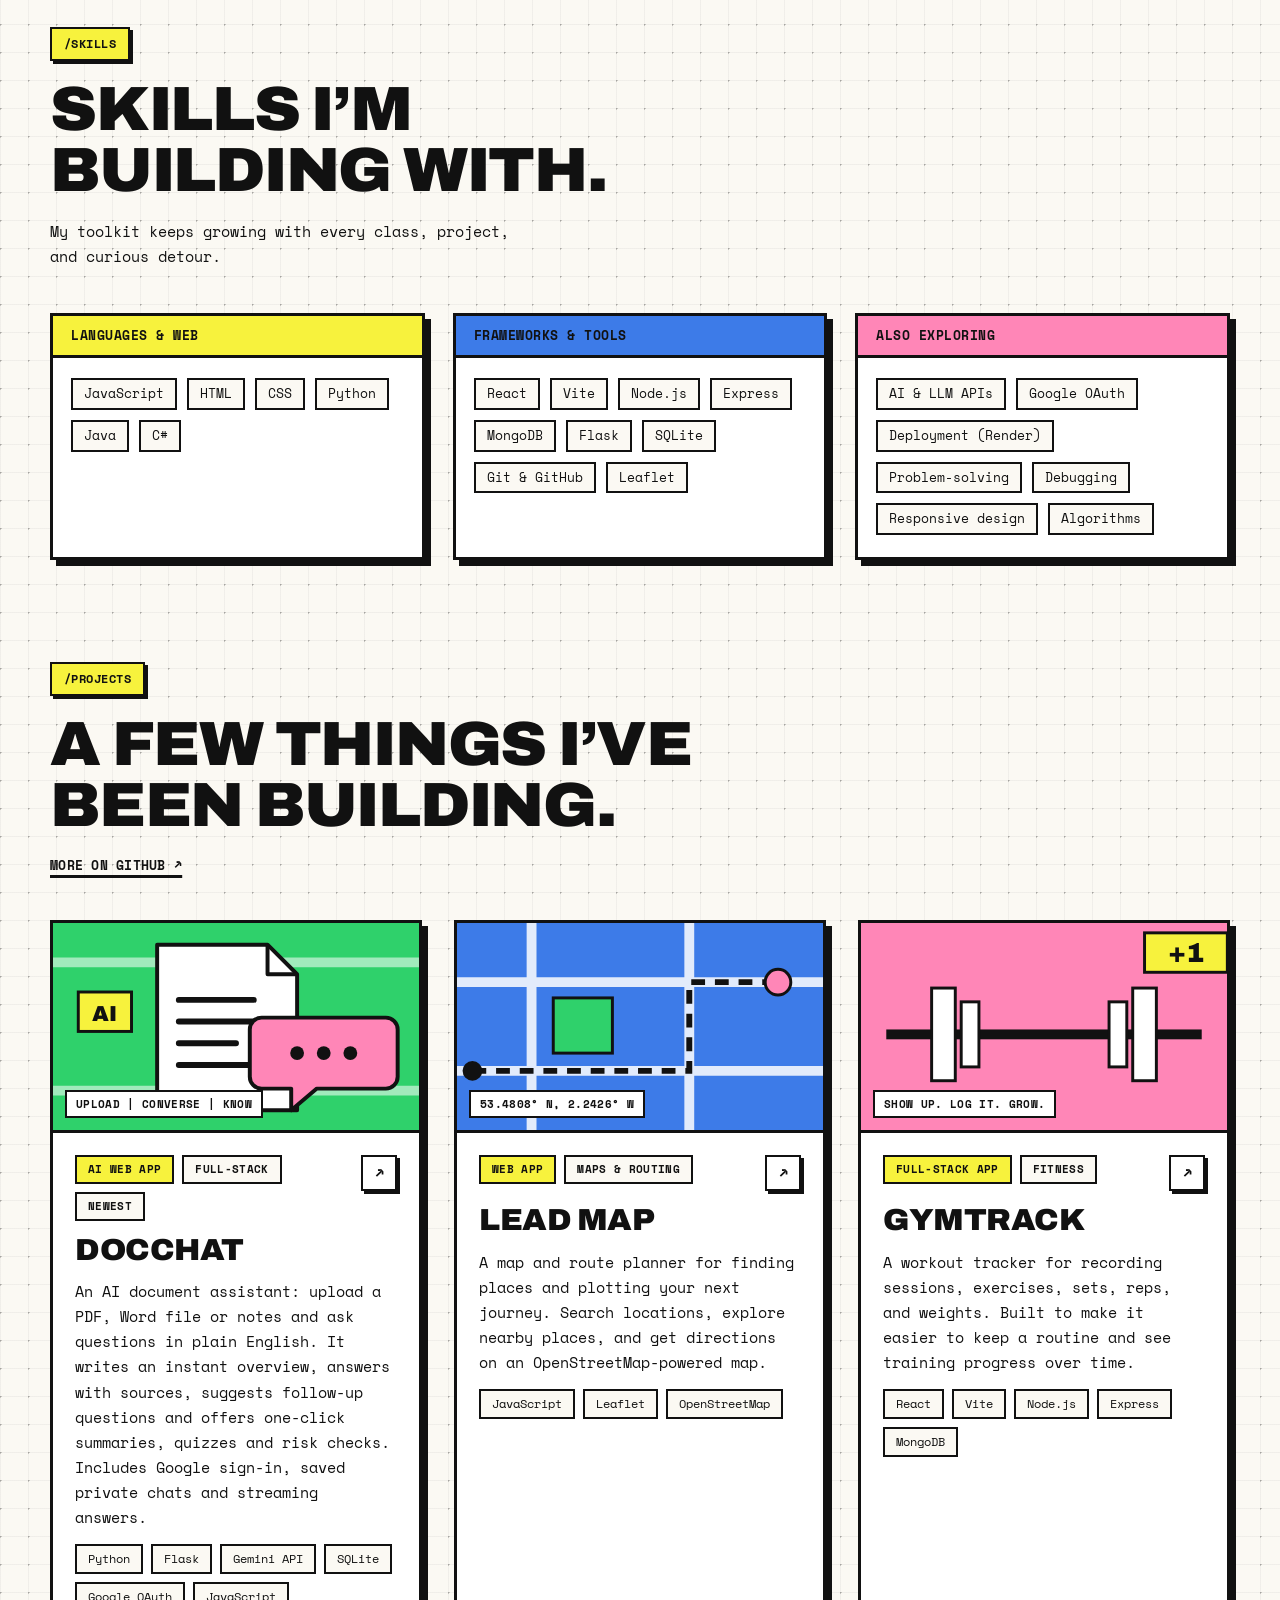
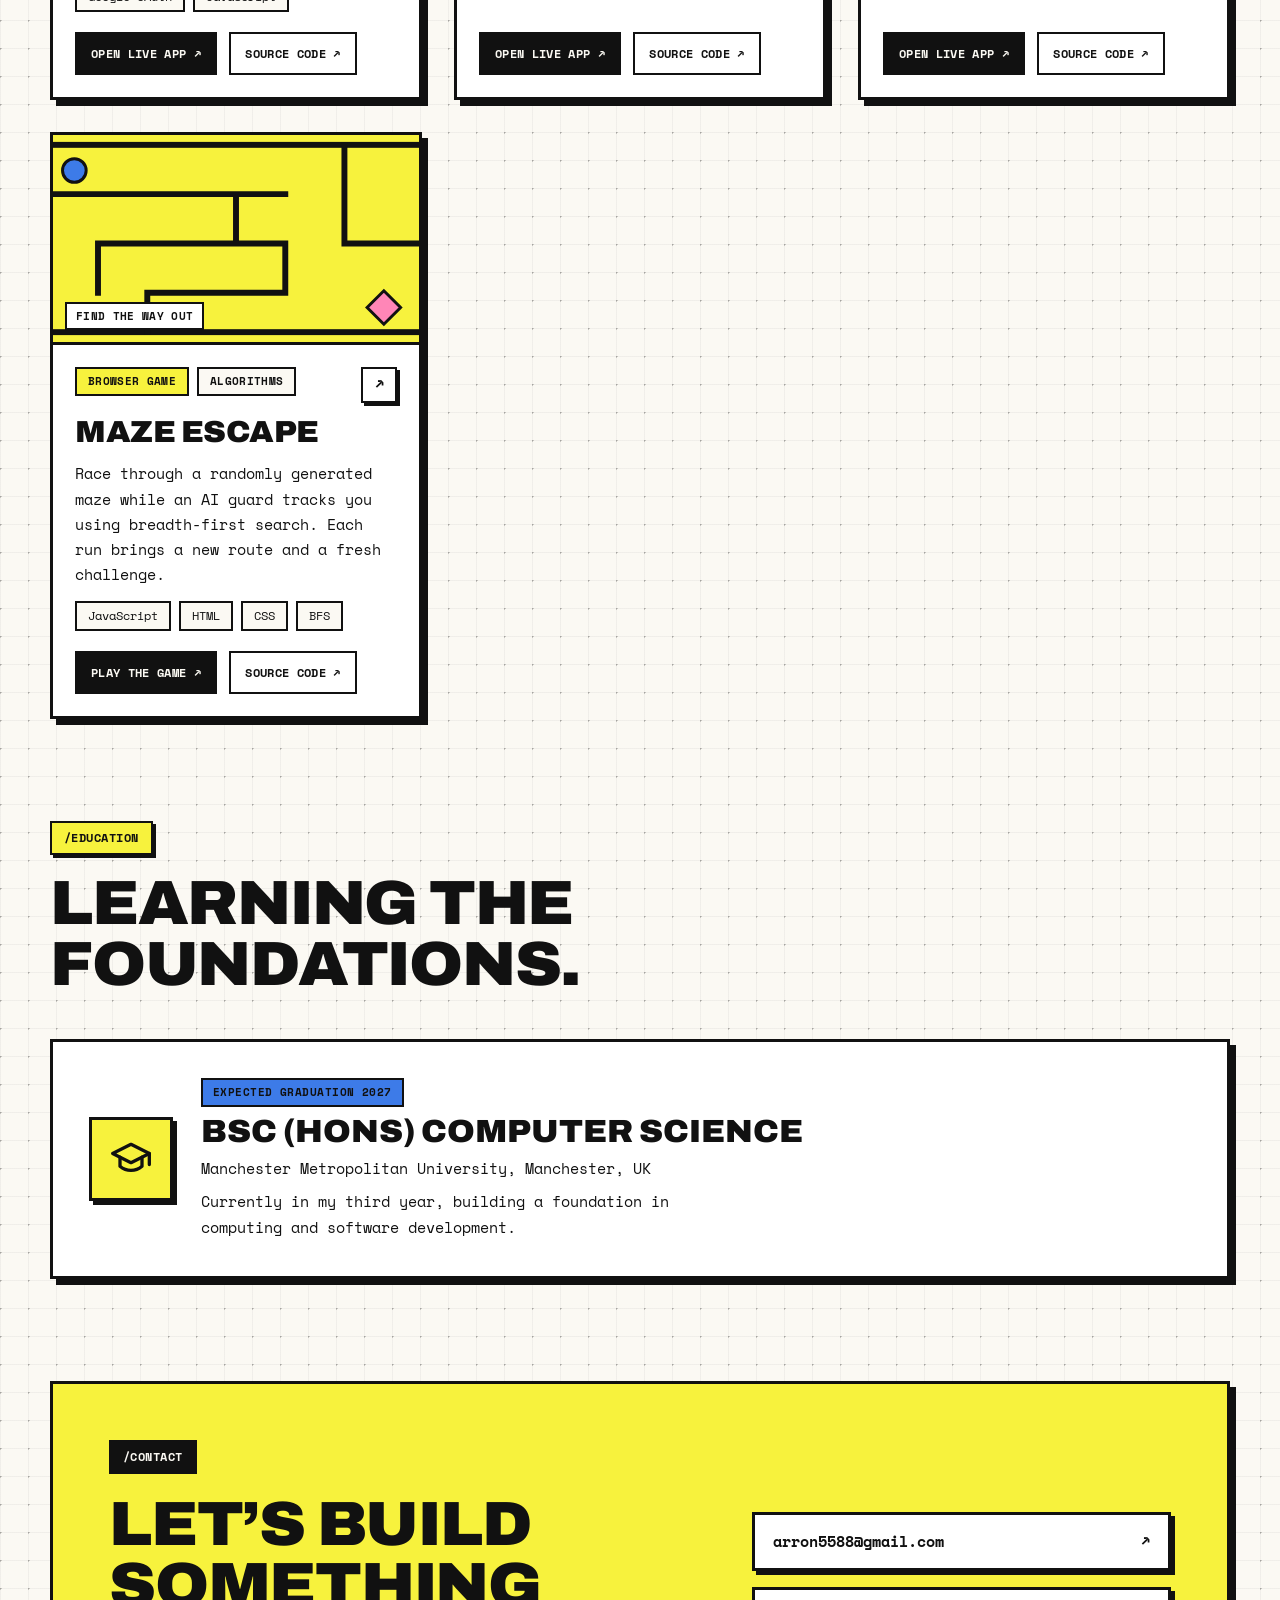
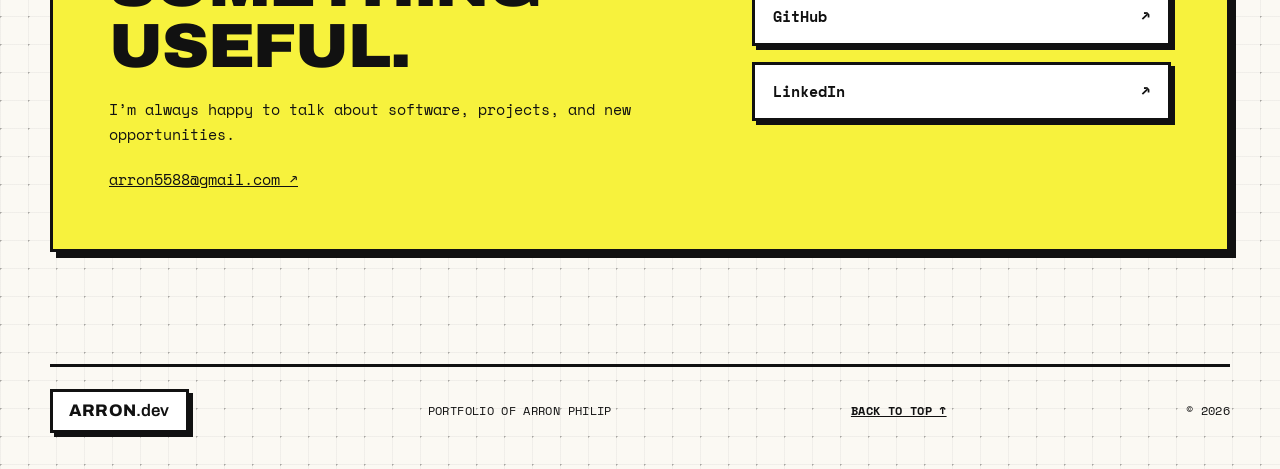
==== commit 7b73bb48: "Feature DocChat first; update CV with DocChat and new skills - Portfolio: DocChat project card at th" ====
--- a/index.html
+++ b/index.html
@@ -67,7 +67,7 @@
               Curious about how things work. I build web apps, explore new ideas, and solve problems
               one project at a time.
             </p>
-            <p class="stack">JavaScript • Python • Java • C# • React • Node.js • Git</p>
+            <p class="stack">JavaScript • Python • Flask • Java • C# • React • Node.js • Git</p>
           </div>
           <div class="hero-actions">
             <a class="button button-primary" href="#projects">View projects</a>
@@ -132,12 +132,13 @@
             <h3>Frameworks &amp; tools</h3>
             <ul class="skill-chips">
               <li>React</li><li>Vite</li><li>Node.js</li><li>Express</li><li>MongoDB</li>
-              <li>Git &amp; GitHub</li><li>Leaflet</li>
+              <li>Flask</li><li>SQLite</li><li>Git &amp; GitHub</li><li>Leaflet</li>
             </ul>
           </div>
           <div class="skill-group card">
             <h3>Also exploring</h3>
             <ul class="skill-chips">
+              <li>AI &amp; LLM APIs</li><li>Google OAuth</li><li>Deployment (Render)</li>
               <li>Problem-solving</li><li>Debugging</li><li>Responsive design</li><li>Algorithms</li>
             </ul>
           </div>
@@ -154,6 +155,59 @@
         </div>
 
         <div class="project-list">
+          <article class="project-card card">
+            <div class="project-art" aria-hidden="true">
+              <svg viewBox="0 0 400 210" preserveAspectRatio="xMidYMid slice">
+                <rect width="400" height="210" fill="#2fd16b" />
+                <g stroke="#fff" stroke-width="10" opacity=".55">
+                  <path d="M-10 40H410M-10 170H410" />
+                </g>
+                <path d="M120 22H232L262 52V190H120Z" fill="#fff" stroke="#111" stroke-width="4" stroke-linejoin="round" />
+                <path d="M232 22V52H262" fill="none" stroke="#111" stroke-width="4" stroke-linejoin="round" />
+                <g stroke="#111" stroke-width="6" stroke-linecap="round">
+                  <path d="M142 78H218M142 100H238M142 122H200M142 144H226" />
+                </g>
+                <path d="M226 96H352a12 12 0 0 1 12 12V156a12 12 0 0 1-12 12H282L256 190V168H226a12 12 0 0 1-12-12V108a12 12 0 0 1 12-12Z" fill="#ff86b7" stroke="#111" stroke-width="4" stroke-linejoin="round" />
+                <g fill="#111"><circle cx="262" cy="132" r="7" /><circle cx="289" cy="132" r="7" /><circle cx="316" cy="132" r="7" /></g>
+                <rect x="40" y="70" width="54" height="40" fill="#f7f23d" stroke="#111" stroke-width="3" />
+                <text x="67" y="99" text-anchor="middle" font-family="Archivo, 'Arial Black', sans-serif" font-weight="900" font-size="22" fill="#111">AI</text>
+              </svg>
+              <span class="project-art-label">Upload | Converse | Know</span>
+            </div>
+            <div class="project-info">
+              <div class="project-topline">
+                <ul class="chip-row" aria-label="Project type">
+                  <li>AI web app</li><li>Full-stack</li><li>Newest</li>
+                </ul>
+                <a
+                  class="icon-link"
+                  href="https://github.com/arronPhilip/docchat"
+                  target="_blank"
+                  rel="noreferrer"
+                  aria-label="View DocChat source code on GitHub"
+                >↗</a>
+              </div>
+              <h3>DocChat</h3>
+              <p>
+                An AI document assistant: upload a PDF, Word file or notes and ask questions in plain English.
+                It writes an instant overview, answers with sources, suggests follow-up questions and offers
+                one-click summaries, quizzes and risk checks. Includes Google sign-in, saved private chats and
+                streaming answers.
+              </p>
+              <ul class="tag-list" aria-label="Technologies used">
+                <li>Python</li><li>Flask</li><li>Gemini API</li><li>SQLite</li><li>Google OAuth</li><li>JavaScript</li>
+              </ul>
+              <div class="project-links">
+                <a class="project-link" href="https://docchat-006c.onrender.com/" target="_blank" rel="noreferrer">
+                  Open live app ↗
+                </a>
+                <a class="project-link project-link-secondary" href="https://github.com/arronPhilip/docchat" target="_blank" rel="noreferrer">
+                  Source code ↗
+                </a>
+              </div>
+            </div>
+          </article>
+
           <article class="project-card card">
             <div class="project-art" aria-hidden="true">
               <svg viewBox="0 0 400 210" preserveAspectRatio="xMidYMid slice">
